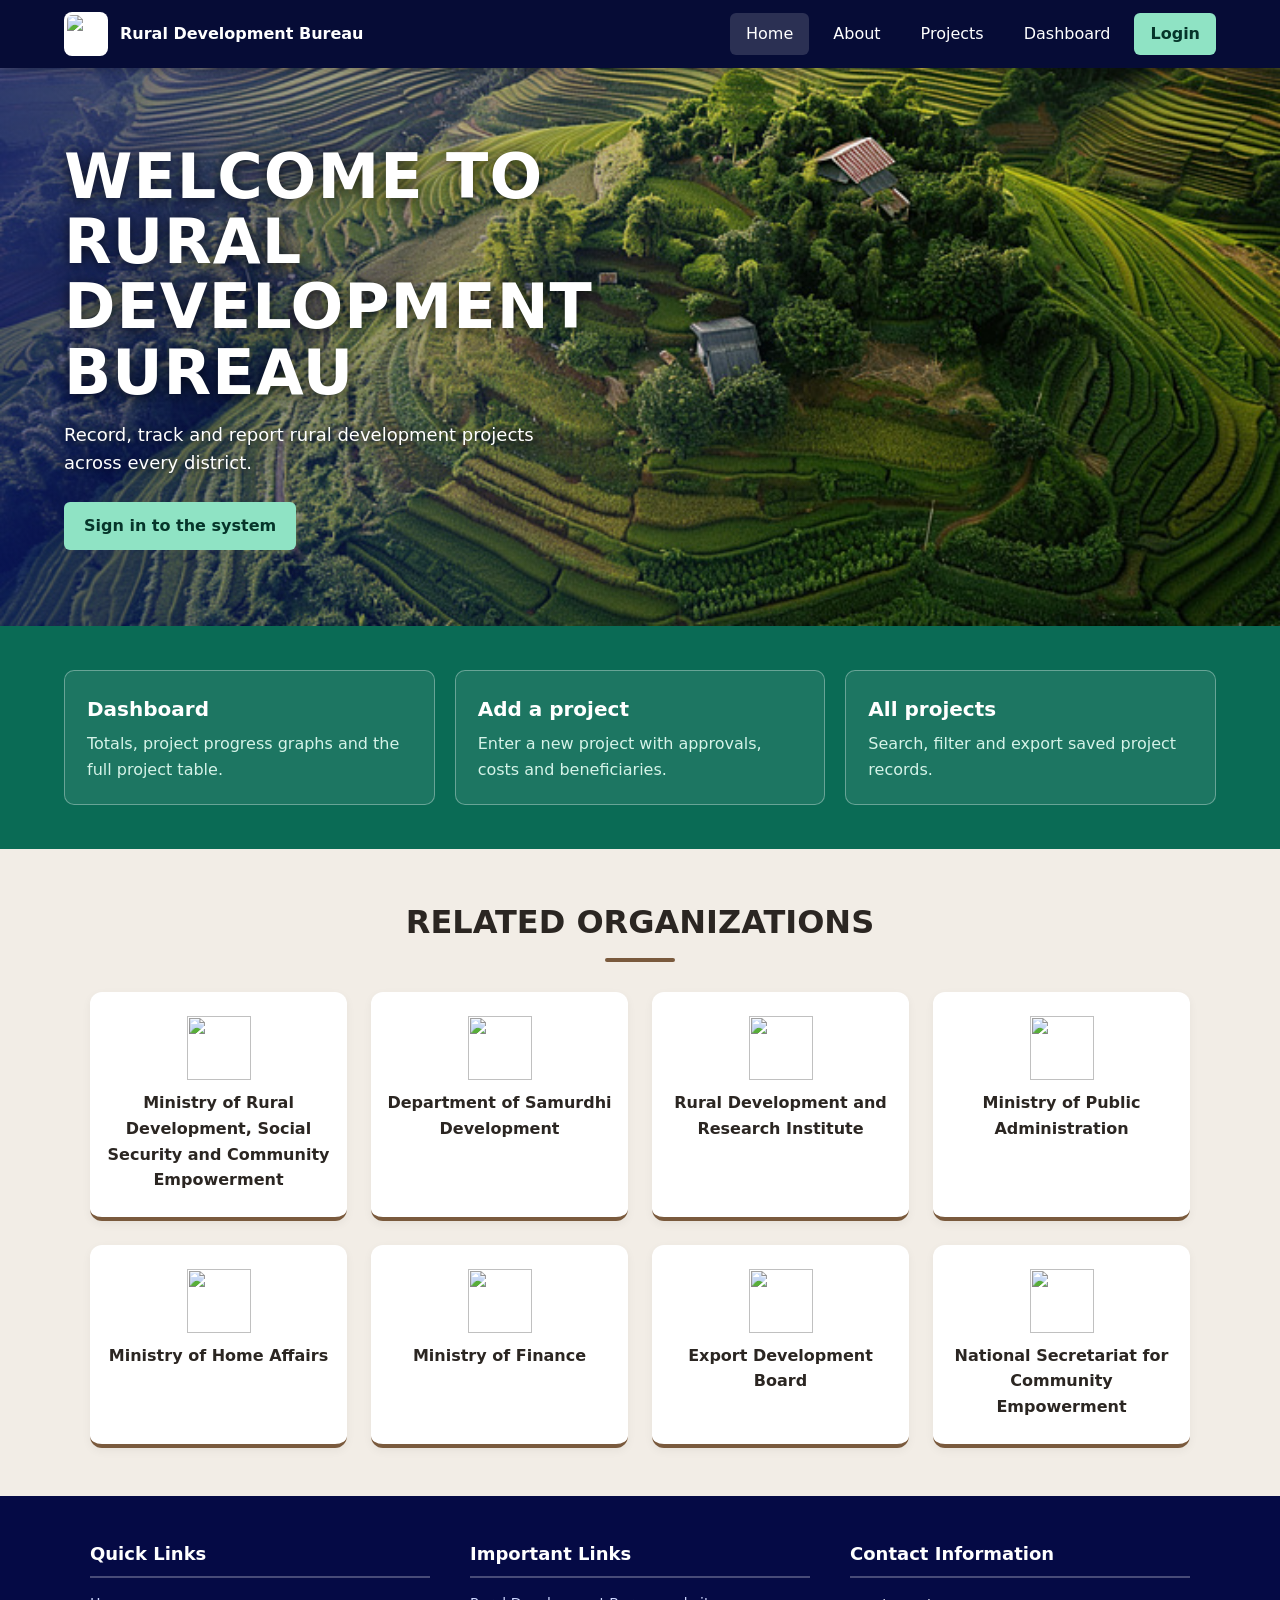
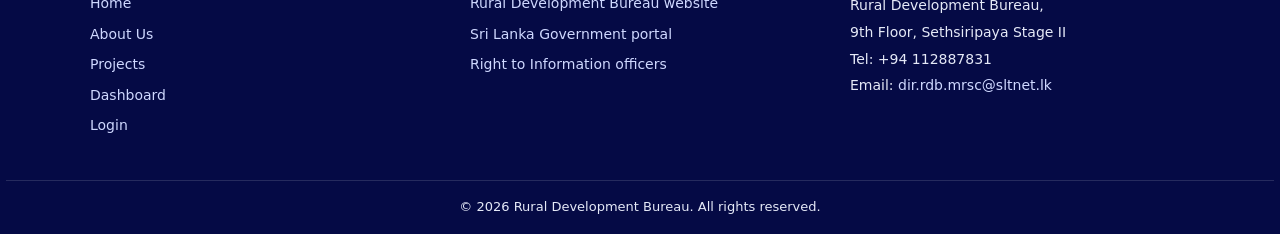
==== index.html @ 6d954a37 "Update RDB-PIFS project" ====
<!DOCTYPE html>
<html lang="en">
<head>
    <meta charset="UTF-8">
    <meta name="viewport" content="width=device-width, initial-scale=1.0">
    <title>RDB-PIFS | Home</title>
    <link rel="stylesheet" href="css/style.css">
    <script src="js/main.js" defer></script>
</head>
<body>
<header class="site-header">
    <a class="brand" href="index.html">
        <img class="brand-logo" src="https://rdb.gov.lk/static/media/logo.060498f8276ee7cfda0d.jpeg" alt="Rural Development Bureau logo">
        <span>Rural Development Bureau</span>
    </a>
    <button class="nav-toggle" type="button" aria-label="Open menu" aria-expanded="false">&#9776;</button>
    <nav class="site-nav" id="siteNav">
        <a href="index.html" class="active">Home</a>
        <a href="about.html">About</a>
        <a href="all-projects.html">Projects</a>
        <a href="dashboard.html">Dashboard</a>
        <a href="login.html" class="btn-login" id="loginLink">Login</a>
    </nav>
</header>

<main>
    <section class="hero">
        <!-- PHOTO: change images/hero.svg to your own photo, e.g. images/hero.jpg -->
        <img src="images/image.png" alt="Sigiriya rock rising above the forest">
        <div class="hero-text">
            <h1>Welcome to Rural Development Bureau</h1>
            <p>Record, track and report rural development projects across every district.</p>
            <a class="btn btn-mint" href="login.html">Sign in to the system</a>
        </div>
    </section>

    <section class="quick-links">
        <a class="tile" href="dashboard.html">
            <h2>Dashboard</h2>
            <p>Totals, project progress graphs and the full project table.</p>
        </a>
        <a class="tile" href="add-project.html">
            <h2>Add a project</h2>
            <p>Enter a new project with approvals, costs and beneficiaries.</p>
        </a>
        <a class="tile" href="all-projects.html">
            <h2>All projects</h2>
            <p>Search, filter and export saved project records.</p>
        </a>
    </section>
</main>
<section class="related">
        <h2 class="section-title">Related Organizations</h2>
        <div class="org-grid">
        <div class="org"><img src="https://rdb.gov.lk/static/media/logo.060498f8276ee7cfda0d.jpeg" alt="" width="64" height="64"><p>Ministry of Rural Development, Social Security and Community Empowerment</p></div>
        <div class="org"><img src="https://rdb.gov.lk/static/media/logo.060498f8276ee7cfda0d.jpeg" alt="" width="64" height="64"><p>Department of Samurdhi Development</p></div>
        <div class="org"><img src="https://rdb.gov.lk/static/media/logo.060498f8276ee7cfda0d.jpeg" alt="" width="64" height="64"><p>Rural Development and Research Institute</p></div>
        <div class="org"><img src="https://rdb.gov.lk/static/media/logo.060498f8276ee7cfda0d.jpeg" alt="" width="64" height="64"><p>Ministry of Public Administration</p></div>
        <div class="org"><img src="https://rdb.gov.lk/static/media/logo.060498f8276ee7cfda0d.jpeg" alt="" width="64" height="64"><p>Ministry of Home Affairs</p></div>
        <div class="org"><img src="https://rdb.gov.lk/static/media/logo.060498f8276ee7cfda0d.jpeg" alt="" width="64" height="64"><p>Ministry of Finance</p></div>
        <div class="org"><img src="https://rdb.gov.lk/static/media/logo.060498f8276ee7cfda0d.jpeg" alt="" width="64" height="64"><p>Export Development Board</p></div>
        <div class="org"><img src="https://rdb.gov.lk/static/media/logo.060498f8276ee7cfda0d.jpeg" alt="" width="64" height="64"><p>National Secretariat for Community Empowerment</p></div>
        </div>
    </section>

<footer class="site-footer">
    <div class="footer-grid">
        <div>
            <h3>Quick Links</h3>
            <ul>
                <li><a href="index.html">Home</a></li>
                <li><a href="about.html">About Us</a></li>
                <li><a href="all-projects.html">Projects</a></li>
                <li><a href="dashboard.html">Dashboard</a></li>
                <li><a href="login.html">Login</a></li>
            </ul>
        </div>
        <div>
            <h3>Important Links</h3>
            <ul>
                <li><a href="https://rdb.gov.lk" target="_blank" rel="noopener">Rural Development Bureau website</a></li>
                <li><a href="https://www.gov.lk" target="_blank" rel="noopener">Sri Lanka Government portal</a></li>
                <li><a href="about.html#rti">Right to Information officers</a></li>
            </ul>
        </div>
        <div>
            <h3>Contact Information</h3>
            <address>
                Rural Development Bureau,<br>
                9th Floor, Sethsiripaya Stage II<br>
                Tel: +94 112887831<br>
                Email: <a href="mailto:dir.rdb.mrsc@sltnet.lk">dir.rdb.mrsc@sltnet.lk</a>
            </address>
        </div>
    </div>
    <p class="footer-bottom">&copy; <span id="year"></span> Rural Development Bureau. All rights reserved.</p>
</footer>
</body>
</html>
---- css/style.css ----
/* =====================================================
   RDB-PIFS main stylesheet (style.css)
   Same rules as before, one property per line,
   with simple comments added.
   ===================================================== */

/* ---------- Colour variables (use with var(--name)) ---------- */
:root {
    --navy: #060c36;        /* main dark blue */
    --navy-deep: #050a45;   /* very dark blue (footer) */
    --teal: #0a6b55;        /* green band colour */
    --mint: #8fe3c4;        /* light green (buttons) */
    --ink: #10213a;         /* main text colour */
    --muted: #5b6b82;       /* grey text */
    --paper: #f4f7fb;       /* page background */
    --line: #dde4ee;        /* border lines */
}

/* ---------- Basic reset ---------- */
* {
    box-sizing: border-box; /* padding stays inside the width */
}

body {
    margin: 0;                                     /* remove default space */
    font-family: "Segoe UI", system-ui, Arial, sans-serif;
    color: var(--ink);                             /* text colour */
    background: var(--paper);                      /* page colour */
    line-height: 1.6;                              /* space between lines */
}

a {
    color: inherit;         /* links use the parent text colour */
}


/* =====================================================
   HEADER (top blue bar)
   ===================================================== */
.site-header {
    display: flex;
    align-items: center;
    gap: 24px;
    padding: 12px 5%;
    background: var(--navy);
    color: #fff;
    position: sticky;           /* stays at the top while scrolling */
    top: 0;                     /* stick to the very top of the screen */
    z-index: 100;               /* stay above all page content */
    box-shadow: 0 2px 10px #0004;   /* soft shadow under the header (optional) */
}

/* Logo + name on the left */
.site-header .brand {
    display: flex;
    align-items: center;
    gap: 12px;
    color: #fff;
    text-decoration: none;      /* no underline */
    font-weight: 600;
}

/* Round-corner logo box */
.brand-logo {
    width: 44px;
    height: 44px;
    object-fit: contain;        /* keep the full logo visible */
    background: #fff;
    border-radius: 8px;
    padding: 3px;
}

/* Menu on the right */
.site-nav {
    display: flex;
    align-items: center;
    gap: 8px;
    margin-left: auto;          /* push menu to the right */
    flex-wrap: wrap;            /* wrap on small screens */
}

/* Menu links and menu buttons */
.site-nav a,
.site-nav .nav-btn {
    color: #fff;
    text-decoration: none;
    padding: 8px 16px;
    border-radius: 6px;
    background: none;
    border: 0;
    font: inherit;              /* same font as the page */
    cursor: pointer;            /* hand cursor */
}

/* Hover and current page */
.site-nav a:hover,
.site-nav a.active,
.site-nav .nav-btn:hover {
    background: #ffffff26;      /* light see-through white */
}

/* Login button (mint colour) */
.site-nav .btn-login {
    background: var(--mint);
    color: #06352a;
    font-weight: 700;
}

.site-nav .btn-login:hover {
    background: #b4f0d9;
}

/* Mobile menu button (hidden on big screens) */
.nav-toggle {
    display: none;
    margin-left: auto;
    background: none;
    border: 1px solid #ffffff88;
    color: #fff;
    font-size: 20px;
    border-radius: 6px;
    padding: 4px 12px;
    cursor: pointer;
}

/* Drop-down menu */
.dropdown {
    position: relative;         /* menu is placed under this box */
}

.dropdown-menu {
    display: none;              /* hidden until hover */
    position: absolute;
    top: 100%;                  /* just below the button */
    left: 0;
    min-width: 190px;
    background: #fff;
    border-radius: 8px;
    padding: 6px;
    box-shadow: 0 10px 25px #0003;
}

/* Show menu on hover or keyboard focus */
.dropdown:hover .dropdown-menu,
.dropdown:focus-within .dropdown-menu {
    display: block;
}

.dropdown-menu a {
    display: block;
    color: var(--ink);
    padding: 9px 12px;
}

.dropdown-menu a:hover {
    background: #eef3f8;
}


/* =====================================================
   BUTTONS
   ===================================================== */
.btn {
    display: inline-flex;
    align-items: center;
    justify-content: center;
    padding: 11px 20px;
    border: 0;
    border-radius: 6px;
    font: inherit;
    font-weight: 700;
    text-decoration: none;
    cursor: pointer;
}

.btn-mint {
    background: var(--mint);
    color: #06352a;
}

.btn-primary {
    background: var(--navy);
    color: #fff;
}

.btn-success {
    background: #198754;
    color: #fff;
}

.btn-light {
    background: #e4eaf3;
    color: #24364b;
}


/* =====================================================
   HERO (big picture on the home page)
   ===================================================== */
.hero {
    position: relative;
    min-height: 62vh;           /* 62% of screen height */
    display: flex;
    align-items: center;
    overflow: hidden;
    background: linear-gradient(#4f9de0, #cfe8fb);  /* sky colour if no image */
}

/* Photo fills the whole hero */
.hero img {
    position: absolute;
    inset: 0;                   /* top, right, bottom, left = 0 */
    width: 100%;
    height: 100%;
    object-fit: cover;          /* crop to fit, no stretching */
}

/* Dark blue shade on the left so text is easy to read */
.hero::after {
    content: "";
    position: absolute;
    inset: 0;
    background: linear-gradient(90deg, #0b1a7aa6, transparent 65%);
}

/* Text box on top of the image */
.hero-text {
    position: relative;
    z-index: 2;
    padding: 48px 5%;
    max-width: 680px;
}

.hero h1 {
    margin: 0 0 16px;
    font-size: clamp(34px, 6vw, 62px);   /* grows with screen size */
    line-height: 1.05;
    letter-spacing: 1px;
    text-transform: uppercase;
    color: #fff;
    text-shadow: 0 2px 14px #000a;
}

.hero p {
    margin: 0 0 24px;
    font-size: 18px;
    color: #fff;
    text-shadow: 0 1px 8px #000a;
    max-width: 46ch;
}


/* =====================================================
   QUICK LINKS (green band with 3 boxes)
   ===================================================== */
.quick-links {
    background: var(--teal);
    padding: 44px 5%;
    display: grid;
    grid-template-columns: repeat(3, 1fr);   /* 3 equal columns */
    gap: 20px;
}

.tile {
    display: block;
    padding: 22px;
    border: 1px solid #ffffff55;
    border-radius: 10px;
    color: #fff;
    text-decoration: none;
    background: #ffffff14;
}

.tile:hover {
    background: #ffffff26;
}

.tile h2 {
    margin: 0 0 6px;
    font-size: 20px;
}

.tile p {
    margin: 0;
    color: #d5f3e8;
}


/* =====================================================
   SIMPLE PAGES (about, login)
   ===================================================== */
.page {
    width: min(900px, 92%);     /* never wider than 900px */
    margin: 40px auto;          /* centre on the page */
}

.page h1 {
    color: var(--navy);
}

.page ul {
    padding-left: 20px;
}

/* Login box */
.login-card {
    width: min(420px, 92%);
    margin: 56px auto;
    background: #fff;
    border: 1px solid var(--line);
    border-radius: 12px;
    padding: 28px;
    box-shadow: 0 8px 24px #1e293b14;
}

.login-card h1 {
    margin: 0 0 4px;
    color: var(--navy);
    font-size: 26px;
}

.login-card p {
    margin: 0 0 18px;
    color: var(--muted);
}

.login-card label {
    display: block;
    font-weight: 600;
    margin: 14px 0 6px;
}

.login-card input {
    width: 100%;
    padding: 11px 12px;
    border: 1px solid #cbd5e1;
    border-radius: 8px;
    font: inherit;
}

.login-card .btn {
    width: 100%;                /* full-width button */
    margin-top: 20px;
}

/* Error message under the login button */
#loginMessage {
    margin: 12px 0 0;
    color: #b91c1c;             /* red */
    font-weight: 600;
    min-height: 1.4em;          /* keeps space even when empty */
}


/* =====================================================
   FOOTER (dark blue, 3 columns)
   ===================================================== */
.site-footer {
    background: var(--navy-deep);
    color: #e5e9f7;
    padding: 44px 5% 0;
    font-size: 14px;
}

.footer-grid {
    display: grid;
    grid-template-columns: repeat(3, 1fr);
    gap: 40px;
    max-width: 1100px;
    margin: 0 auto;
}

/* Column titles with a line under them */
.site-footer h3 {
    margin: 0 0 14px;
    padding-bottom: 8px;
    border-bottom: 2px solid #ffffff44;
    color: #fff;
    font-size: 18px;
}

.site-footer ul {
    list-style: none;           /* remove bullets */
    margin: 0;
    padding: 0;
}

.site-footer li {
    margin-bottom: 8px;
}

.site-footer a {
    color: #cfd8ff;
    text-decoration: none;
}

.site-footer a:hover {
    color: #fff;
    text-decoration: underline;
}

.site-footer address {
    font-style: normal;         /* address is normally italic */
    line-height: 1.9;
}

/* Copyright line at the very bottom */
.footer-bottom {
    margin: 36px -5% 0;         /* negative margin = full width line */
    padding: 16px 5%;
    text-align: center;
    font-size: 13px;
    border-top: 1px solid #ffffff22;
}

/* Footer: 1 column on phones */
@media (max-width: 760px) {
    .footer-grid {
        grid-template-columns: 1fr;
        gap: 26px;
    }
}


/* =====================================================
   MOBILE (screens 760px wide or smaller)
   ===================================================== */
@media (max-width: 760px) {

    .nav-toggle {
        display: block;             /* show the menu button */
    }

    .site-nav {
        display: none;              /* hide menu until opened */
        width: 100%;
        flex-direction: column;     /* stack links */
        align-items: stretch;
        margin-left: 0;
    }

    .site-nav.open {
        display: flex;              /* shown when button is clicked */
    }

    .site-header {
        flex-wrap: wrap;
    }

    .quick-links {
        grid-template-columns: 1fr; /* 1 box per row */
    }

    .dropdown-menu {
        position: static;
        display: block;
        background: #ffffff14;
        box-shadow: none;
    }

    .dropdown-menu a {
        color: #fff;
    }
}

/* Turn off animations for people who prefer less motion */
@media (prefers-reduced-motion: reduce) {
    * {
        transition: none !important;
    }
}


/* =====================================================
   RELATED ORGANIZATIONS (About page)
   ===================================================== */
:root {
    --brown: #7a5a3d;           /* brown accent */
    --cream: #f2ede6;           /* cream background */
}

/* Cream band behind the whole section */
.related {
    background: var(--cream);
    padding: 48px 5%;
}

/* Keep content centred, max 1100px wide */
.related > * {
    max-width: 1100px;
    margin-left: auto;
    margin-right: auto;
}

/* Centred heading with brown underline */
.section-title {
    text-align: center;
    text-transform: uppercase;
    font-size: clamp(22px, 3vw, 32px);
    margin: 0 auto 30px;
    color: #2b2622;
}

.section-title::after {
    content: "";
    display: block;
    width: 70px;
    height: 4px;
    background: var(--brown);
    margin: 10px auto 0;
    border-radius: 2px;
}

/* 4 cards per row */
.org-grid {
    display: grid;
    grid-template-columns: repeat(4, 1fr);
    gap: 24px;
}

/* One organization card */
.org {
    background: #fff;
    border-bottom: 4px solid var(--brown);
    border-radius: 12px;
    padding: 24px 16px;
    text-align: center;
    box-shadow: 0 3px 10px #0000000d;
}

.org img {
    object-fit: contain;
    margin-bottom: 10px;
}

.org p {
    margin: 0;
    font-weight: 600;
    color: #2b2622;
}

/* Tablet: 2 per row */
@media (max-width: 980px) {
    .org-grid {
        grid-template-columns: repeat(2, 1fr);
    }
}

/* Phone: 1 per row */
@media (max-width: 620px) {
    .org-grid {
        grid-template-columns: 1fr;
    }
}
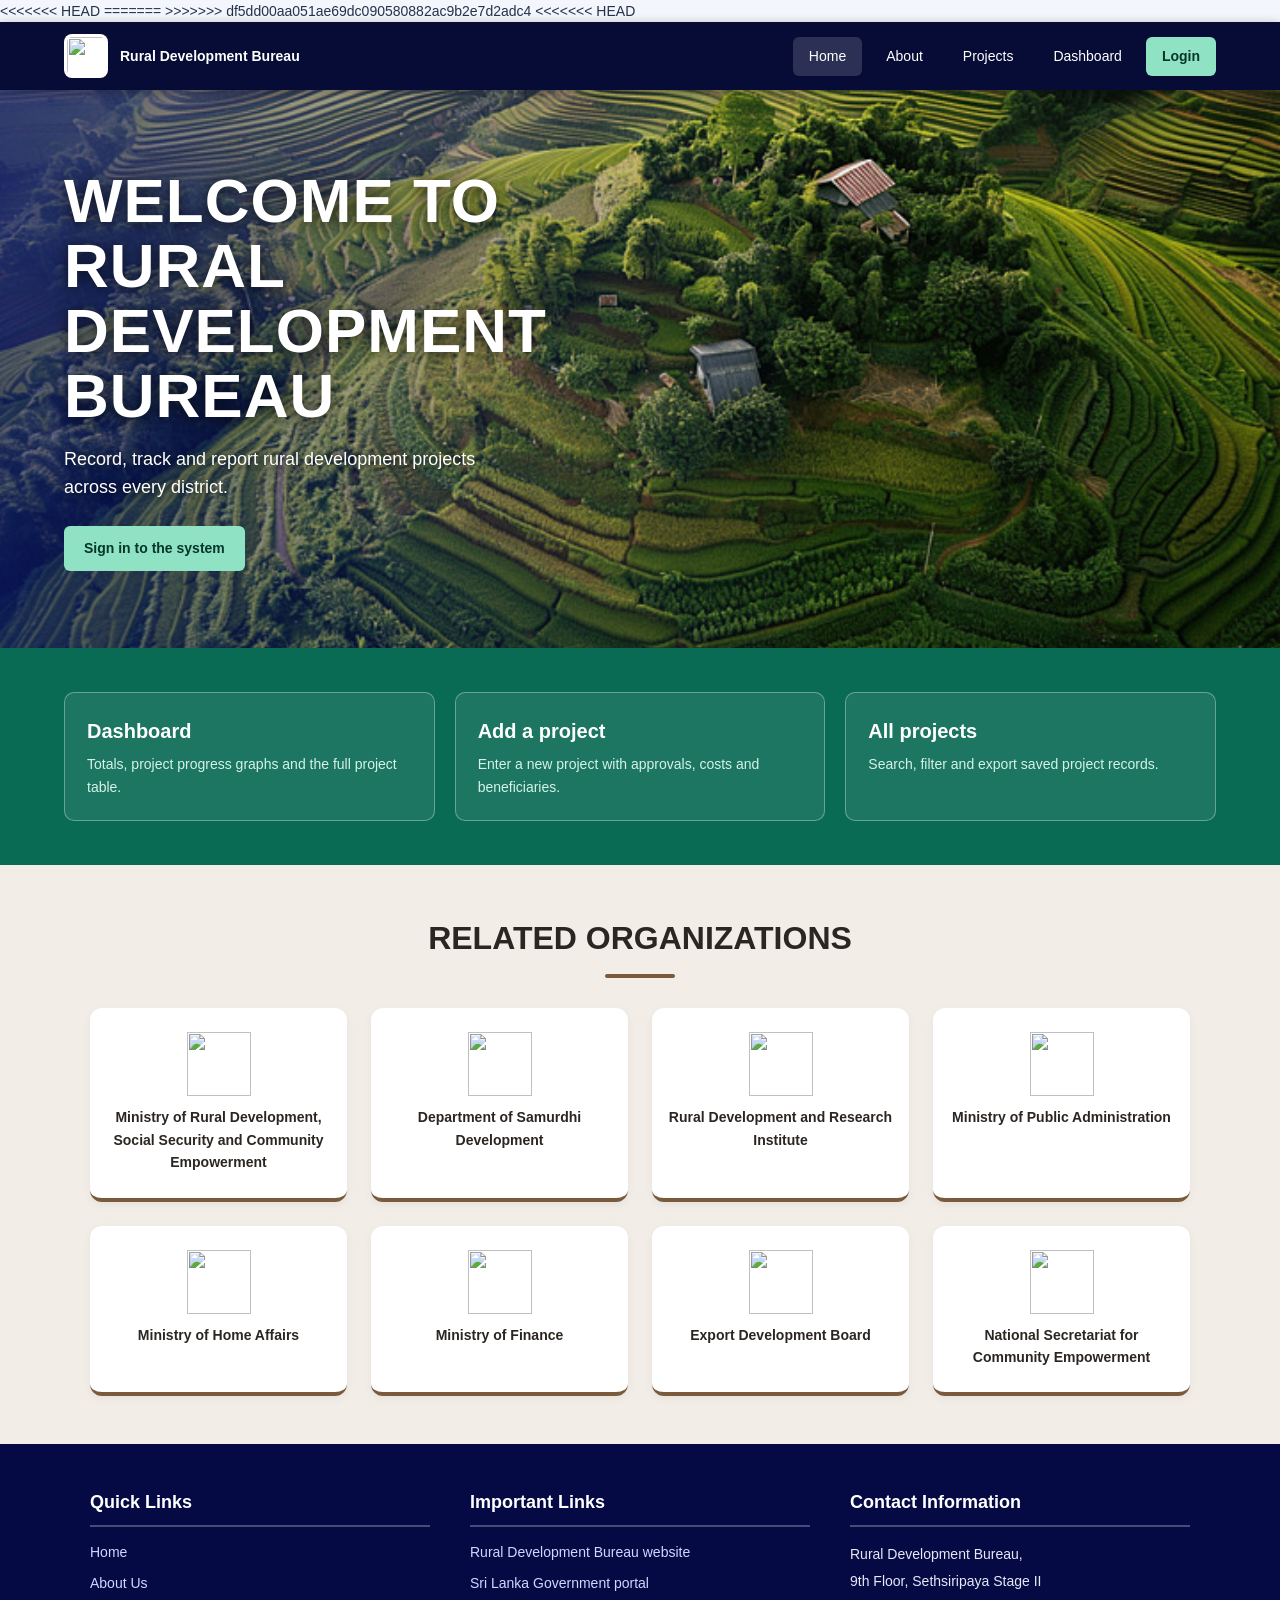
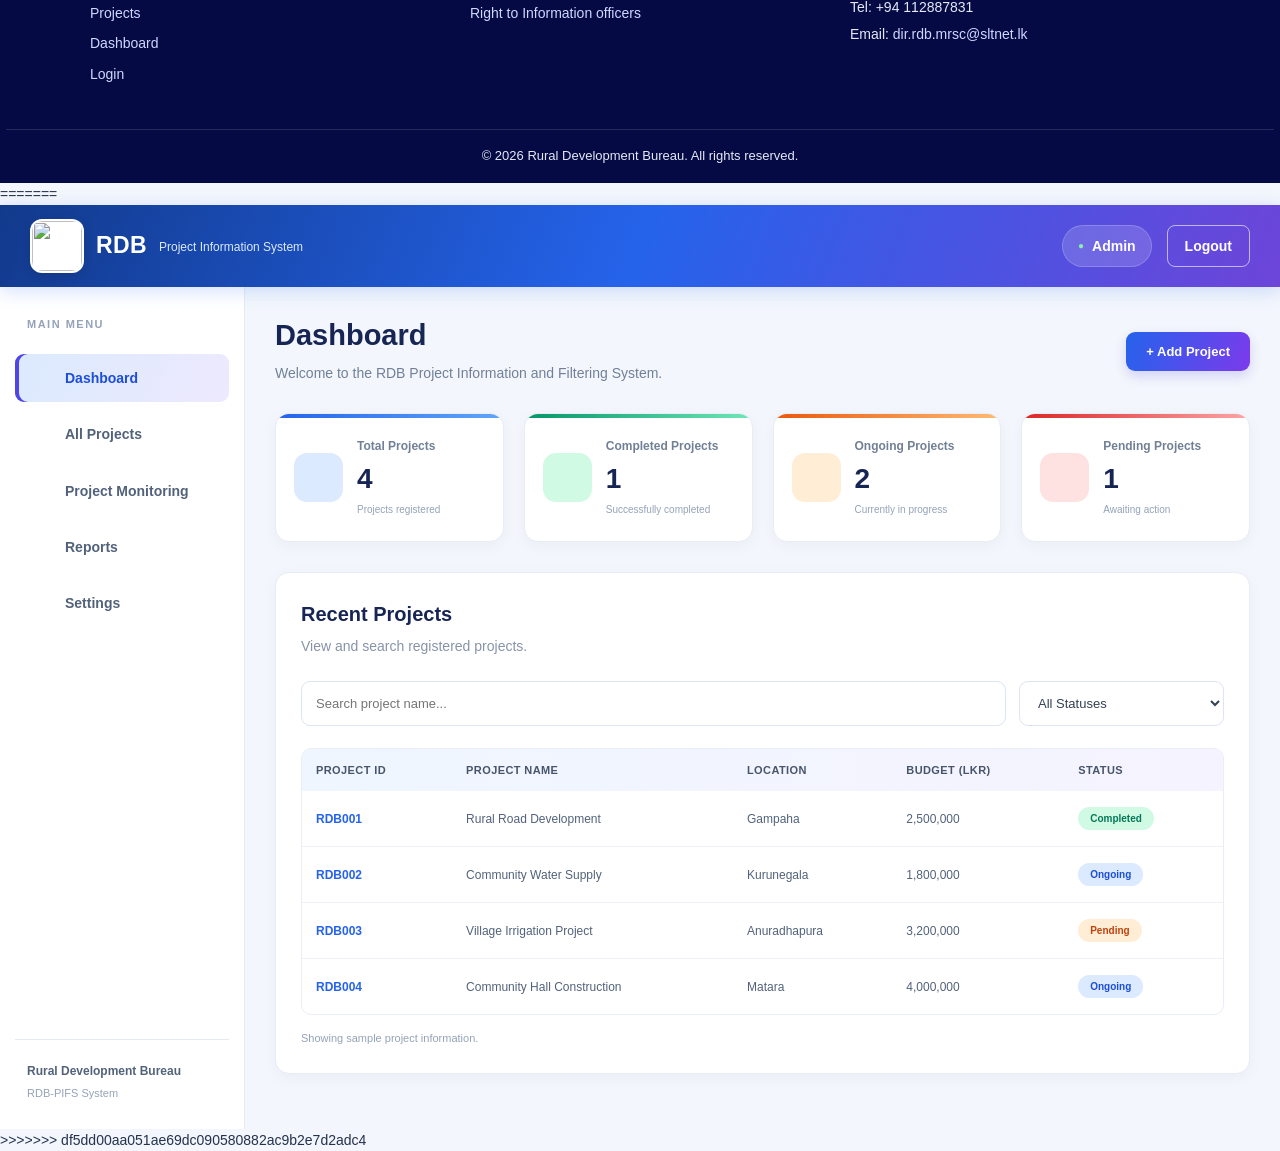
==== commit 704ffd7e: "Merge remote repository changes" ====
--- a/index.html
+++ b/index.html
@@ -1,8 +1,13 @@
+<<<<<<< HEAD
+=======
+
+>>>>>>> df5dd00aa051ae69dc090580882ac9b2e7d2adc4
 <!DOCTYPE html>
 <html lang="en">
 <head>
     <meta charset="UTF-8">
     <meta name="viewport" content="width=device-width, initial-scale=1.0">
+<<<<<<< HEAD
     <title>RDB-PIFS | Home</title>
     <link rel="stylesheet" href="css/style.css">
     <script src="js/main.js" defer></script>
@@ -95,5 +100,215 @@
     </div>
     <p class="footer-bottom">&copy; <span id="year"></span> Rural Development Bureau. All rights reserved.</p>
 </footer>
+=======
+
+    <title>RDB | Admin Dashboard</title>
+
+    <!-- CSS file -->
+    <link rel="stylesheet" href="dashboard.css">
+    <script src="dashboard.js"></script>
+</head>
+
+<body>
+
+    <!-- Blue Header -->
+    <header class="top-header">
+        <div class="logo">
+             <div class="logo-icon">
+        <img src="https://rdb.gov.lk/static/media/logo.060498f8276ee7cfda0d.jpeg" alt="Rural Development Bureau Logo">
+    </div>
+
+                <h2>RDB</h2>
+                <p>Project Information System</p>
+            </div>
+        </div>
+
+        <div class="header-right">
+            <span class="admin-label">Admin</span>
+            <a href="home.html" class="logout-button">Logout</a>
+        </div>
+    </header>
+
+    <div class="dashboard-container">
+
+        <!-- Sidebar -->
+        <aside class="sidebar">
+            <h3 class="menu-title">MAIN MENU</h3>
+
+            <a href="#dashboard" class="menu-link active">
+                <span></span> Dashboard
+            </a>
+
+            <a href="#projects" class="menu-link">
+                <span></span> All Projects
+            </a>
+
+            <a href="#monitoring" class="menu-link">
+                <span></span> Project Monitoring
+            </a>
+
+            <a href="#reports" class="menu-link">
+                <span></span> Reports
+            </a>
+
+            <a href="#settings" class="menu-link">
+                <span></span> Settings
+            </a>
+
+            <div class="sidebar-footer">
+                <p>Rural Development Bureau</p>
+                <small>RDB-PIFS System</small>
+            </div>
+        </aside>
+
+        <!-- Main Dashboard -->
+        <main class="main-content" id="dashboard">
+
+            <div class="page-heading">
+                <div>
+                    <h1>Dashboard</h1>
+                    <p>Welcome to the RDB Project Information and Filtering System.</p>
+                </div>
+
+                <button class="primary-button" id="addProjectButton" type="button">
+                + Add Project
+            </button>
+            </div>
+
+            <!-- Summary Cards -->
+            <section class="summary-cards">
+
+                <article class="summary-card">
+                    <div class="card-icon blue"></div>
+                    <div>
+                        <p>Total Projects</p>
+                        <h2 id="totalProjects">120</h2>
+                        <small>Projects registered</small>
+                    </div>
+                </article>
+
+                <article class="summary-card">
+                    <div class="card-icon green"></div>
+                    <div>
+                        <p>Completed Projects</p>
+                        <h2 id="completedProjects">68</h2>
+                        <small>Successfully completed</small>
+                    </div>
+                </article>
+
+                <article class="summary-card">
+                    <div class="card-icon orange"></div>
+                    <div>
+                        <p>Ongoing Projects</p>
+                        <h2 id="ongoingProjects">37</h2>
+                        <small>Currently in progress</small>
+                    </div>
+                </article>
+
+                <article class="summary-card">
+                    <div class="card-icon red"></div>
+                    <div>
+                        <p>Pending Projects</p>
+                        <h2 id="pendingProjects">15</h2>
+                        <small>Awaiting action</small>
+                    </div>
+                </article>
+
+            </section>
+
+            <!-- Projects Section -->
+            <section class="project-section" id="projects">
+
+                <div class="section-heading">
+                    <div>
+                        <h2>Recent Projects</h2>
+                        <p>View and search registered projects.</p>
+                    </div>
+                </div>
+
+                <!-- Search and Filter -->
+                <div class="filter-bar">
+
+                    <input
+                        type="search"
+                        id="projectSearch"
+                        placeholder="Search project name..."
+                        aria-label="Search project name"
+                    >
+
+                    <select id="statusFilter" aria-label="Filter by status">
+                        <option value="all">All Statuses</option>
+                        <option value="Completed">Completed</option>
+                        <option value="Ongoing">Ongoing</option>
+                        <option value="Pending">Pending</option>
+                    </select>
+
+                </div>
+
+                <!-- Project Table -->
+                <div class="table-container">
+                    <table>
+                        <thead>
+                            <tr>
+                                <th>Project ID</th>
+                                <th>Project Name</th>
+                                <th>Location</th>
+                                <th>Budget (LKR)</th>
+                                <th>Status</th>
+                            </tr>
+                        </thead>
+
+                        <tbody id="projectTableBody">
+
+                            <tr>
+                                <td>RDB001</td>
+                                <td>Rural Road Development</td>
+                                <td>Gampaha</td>
+                                <td>2,500,000</td>
+                                <td><span class="status completed">Completed</span></td>
+                            </tr>
+
+                            <tr>
+                                <td>RDB002</td>
+                                <td>Community Water Supply</td>
+                                <td>Kurunegala</td>
+                                <td>1,800,000</td>
+                                <td><span class="status ongoing">Ongoing</span></td>
+                            </tr>
+
+                            <tr>
+                                <td>RDB003</td>
+                                <td>Village Irrigation Project</td>
+                                <td>Anuradhapura</td>
+                                <td>3,200,000</td>
+                                <td><span class="status pending">Pending</span></td>
+                            </tr>
+
+                            <tr>
+                                <td>RDB004</td>
+                                <td>Community Hall Construction</td>
+                                <td>Matara</td>
+                                <td>4,000,000</td>
+                                <td><span class="status ongoing">Ongoing</span></td>
+                            </tr>
+
+                        </tbody>
+                    </table>
+                </div>
+
+                <p class="table-note">
+                    Showing sample project information.
+                </p>
+
+            </section>
+
+          
+           
+    </div>
+
+    <!-- JavaScript file -->
+    <script src="dashboard.js"></script>
+
+>>>>>>> df5dd00aa051ae69dc090580882ac9b2e7d2adc4
 </body>
 </html>
--- a/dashboard.css
+++ b/dashboard.css
@@ -0,0 +1,743 @@
+
+/* =========================================
+   RDB-PIFS ADMIN DASHBOARD
+   Modern, Colourful & Responsive Design
+========================================= */
+
+/* 1. RESET */
+* {
+    margin: 0;
+    padding: 0;
+    box-sizing: border-box;
+}
+
+:root {
+    --primary: #2563eb;
+    --primary-dark: #1d4ed8;
+    --purple: #7c3aed;
+    --green: #059669;
+    --orange: #ea580c;
+    --red: #dc2626;
+    --text: #24324b;
+    --muted: #718096;
+    --background: #f3f6fc;
+    --white: #ffffff;
+    --border: #e4eaf3;
+}
+
+html {
+    scroll-behavior: smooth;
+    scroll-padding-top: 20px;
+}
+
+body {
+    font-family: "Segoe UI", Arial, sans-serif;
+    background: var(--background);
+    color: var(--text);
+    font-size: 14px;
+    line-height: 1.6;
+}
+
+/* =========================================
+   2. TOP HEADER
+========================================= */
+
+.top-header {
+    min-height: 82px;
+    background: linear-gradient(110deg, #123a8c, #2563eb, #6d45d9);
+    color: var(--white);
+    display: flex;
+    justify-content: space-between;
+    align-items: center;
+    gap: 20px;
+    padding: 12px 30px;
+    box-shadow: 0 4px 18px rgba(37, 99, 235, 0.2);
+    position: relative;
+    z-index: 10;
+}
+
+/* RDB Logo */
+.logo {
+    display: flex;
+    align-items: center;
+    gap: 12px;
+    min-width: 0;
+}
+
+.logo-icon {
+    width: 54px;
+    height: 54px;
+    flex-shrink: 0;
+    display: flex;
+    align-items: center;
+    justify-content: center;
+    overflow: hidden;
+    border-radius: 12px;
+    background: #ffffff;
+    border: 2px solid rgba(255, 255, 255, 0.7);
+    box-shadow: 0 3px 10px rgba(0, 0, 0, 0.12);
+}
+
+.logo-icon img {
+    display: block;
+    width: 100%;
+    height: 100%;
+    object-fit: contain;
+}
+
+.logo h2 {
+    color: #ffffff;
+    font-size: 23px;
+    line-height: 1.3;
+    font-weight: 800;
+    letter-spacing: 0.4px;
+    margin: 0;
+}
+
+.logo p {
+    color: #dbeafe;
+    font-size: 12px;
+    margin: 3px 0 0;
+}
+
+/* Header Right */
+.header-right {
+    display: flex;
+    align-items: center;
+    justify-content: flex-end;
+    gap: 15px;
+    flex-wrap: wrap;
+}
+
+.admin-label {
+    display: inline-flex;
+    align-items: center;
+    gap: 8px;
+    background: rgba(255, 255, 255, 0.15);
+    border: 1px solid rgba(255, 255, 255, 0.2);
+    border-radius: 25px;
+    padding: 9px 15px;
+    color: #ffffff;
+    font-weight: 600;
+}
+
+.admin-label::before {
+    content: "●";
+    color: #86efac;
+    font-size: 10px;
+}
+
+.logout-button {
+    display: inline-block;
+    text-decoration: none;
+    color: #ffffff;
+    border: 1px solid rgba(255, 255, 255, 0.6);
+    border-radius: 8px;
+    padding: 9px 17px;
+    font-weight: 600;
+    transition: 0.25s ease;
+}
+
+.logout-button:hover {
+    background: #ffffff;
+    color: var(--primary-dark);
+    transform: translateY(-2px);
+}
+
+/* =========================================
+   3. DASHBOARD LAYOUT
+========================================= */
+
+.dashboard-container {
+    display: flex;
+    align-items: stretch;
+    min-height: calc(100vh - 82px);
+}
+
+/* =========================================
+   4. SIDEBAR
+========================================= */
+
+.sidebar {
+    width: 245px;
+    flex-shrink: 0;
+    display: flex;
+    flex-direction: column;
+    background: #ffffff;
+    border-right: 1px solid var(--border);
+    padding: 26px 15px 20px;
+}
+
+.menu-title {
+    font-size: 11px;
+    font-weight: 800;
+    color: #94a3b8;
+    letter-spacing: 1.5px;
+    margin: 3px 12px 20px;
+}
+
+.menu-link {
+    position: relative;
+    display: flex;
+    align-items: center;
+    gap: 13px;
+    padding: 13px 14px;
+    margin-bottom: 8px;
+    border-radius: 9px;
+    color: #52627a;
+    text-decoration: none;
+    font-size: 14px;
+    font-weight: 600;
+    transition: all 0.25s ease;
+}
+
+.menu-link span {
+    width: 23px;
+    text-align: center;
+    font-size: 20px;
+}
+
+.menu-link:hover {
+    background: #eff6ff;
+    color: var(--primary);
+    transform: translateX(3px);
+}
+
+.menu-link.active {
+    background: linear-gradient(110deg, #dbeafe, #ede9fe);
+    color: #1d4ed8;
+    font-weight: 700;
+    box-shadow: inset 4px 0 0 #4f46e5;
+}
+
+.sidebar-footer {
+    margin-top: auto;
+    padding: 20px 12px 5px;
+    border-top: 1px solid var(--border);
+    color: #52627a;
+    line-height: 1.9;
+}
+
+.sidebar-footer p {
+    font-size: 12px;
+    font-weight: 700;
+}
+
+.sidebar-footer small {
+    color: #94a3b8;
+    font-size: 11px;
+}
+
+/* =========================================
+   5. MAIN CONTENT
+========================================= */
+
+.main-content {
+    flex: 1;
+    min-width: 0;
+    padding: 30px;
+}
+
+.page-heading {
+    display: flex;
+    align-items: center;
+    justify-content: space-between;
+    gap: 20px;
+    margin-bottom: 27px;
+}
+
+.page-heading h1 {
+    color: #172554;
+    font-size: 29px;
+    font-weight: 800;
+    line-height: 1.3;
+    margin-bottom: 7px;
+}
+
+.page-heading p {
+    color: var(--muted);
+    line-height: 1.7;
+}
+
+/* Add Project Button */
+.primary-button {
+    background: linear-gradient(110deg, #2563eb, #7c3aed);
+    color: #ffffff;
+    border: none;
+    padding: 12px 20px;
+    border-radius: 9px;
+    font-family: inherit;
+    font-size: 13px;
+    font-weight: 700;
+    cursor: pointer;
+    box-shadow: 0 5px 12px rgba(79, 70, 229, 0.2);
+    transition: 0.25s ease;
+    white-space: nowrap;
+}
+
+.primary-button:hover {
+    transform: translateY(-2px);
+    box-shadow: 0 8px 18px rgba(79, 70, 229, 0.3);
+}
+
+/* =========================================
+   6. SUMMARY CARDS
+========================================= */
+
+.summary-cards {
+    display: grid;
+    grid-template-columns: repeat(4, minmax(0, 1fr));
+    gap: 20px;
+    margin-bottom: 30px;
+}
+
+.summary-card {
+    position: relative;
+    display: flex;
+    align-items: center;
+    gap: 14px;
+    min-width: 0;
+    overflow: hidden;
+    background: #ffffff;
+    padding: 23px 18px;
+    border: 1px solid #e7ecf5;
+    border-radius: 14px;
+    box-shadow: 0 4px 15px rgba(31, 51, 89, 0.04);
+    transition: transform 0.25s ease, box-shadow 0.25s ease;
+}
+
+.summary-card::after {
+    content: "";
+    position: absolute;
+    top: 0;
+    left: 0;
+    width: 100%;
+    height: 4px;
+}
+
+.summary-card:nth-child(1)::after {
+    background: linear-gradient(90deg, #2563eb, #60a5fa);
+}
+
+.summary-card:nth-child(2)::after {
+    background: linear-gradient(90deg, #059669, #6ee7b7);
+}
+
+.summary-card:nth-child(3)::after {
+    background: linear-gradient(90deg, #ea580c, #fdba74);
+}
+
+.summary-card:nth-child(4)::after {
+    background: linear-gradient(90deg, #dc2626, #fca5a5);
+}
+
+.summary-card:hover {
+    transform: translateY(-5px);
+    box-shadow: 0 12px 25px rgba(31, 51, 89, 0.09);
+}
+
+/* Card Icons */
+.card-icon {
+    width: 49px;
+    height: 49px;
+    flex-shrink: 0;
+    display: flex;
+    align-items: center;
+    justify-content: center;
+    border-radius: 13px;
+    font-size: 24px;
+    font-weight: 800;
+}
+
+.card-icon.blue {
+    background: #dbeafe;
+    color: #2563eb;
+}
+
+.card-icon.green {
+    background: #d1fae5;
+    color: #047857;
+}
+
+.card-icon.orange {
+    background: #ffedd5;
+    color: #c2410c;
+}
+
+.card-icon.red {
+    background: #fee2e2;
+    color: #b91c1c;
+}
+
+.summary-card p {
+    color: #718096;
+    font-size: 12px;
+    font-weight: 600;
+    margin-bottom: 5px;
+}
+
+.summary-card h2 {
+    color: #172554;
+    font-size: 28px;
+    font-weight: 800;
+    line-height: 1.3;
+    margin-bottom: 5px;
+}
+
+.summary-card small {
+    color: #94a3b8;
+    font-size: 10px;
+}
+
+/* =========================================
+   7. PROJECT SECTION
+========================================= */
+
+.project-section,
+.extra-section {
+    background: #ffffff;
+    padding: 25px;
+    border: 1px solid #e7ecf5;
+    border-radius: 14px;
+    box-shadow: 0 4px 15px rgba(31, 51, 89, 0.04);
+    margin-bottom: 25px;
+}
+
+.section-heading {
+    display: flex;
+    align-items: center;
+    justify-content: space-between;
+    gap: 15px;
+    margin-bottom: 22px;
+}
+
+.section-heading h2,
+.extra-section h2 {
+    color: #172554;
+    font-size: 20px;
+    font-weight: 750;
+    margin-bottom: 5px;
+}
+
+.section-heading p,
+.extra-section p {
+    color: #8794a8;
+    line-height: 1.7;
+}
+
+/* =========================================
+   8. SEARCH AND FILTER
+========================================= */
+
+.filter-bar {
+    display: flex;
+    gap: 13px;
+    margin-bottom: 22px;
+}
+
+.filter-bar input,
+.filter-bar select {
+    min-height: 45px;
+    padding: 11px 14px;
+    border: 1px solid #dce5f0;
+    border-radius: 9px;
+    outline: none;
+    background: #ffffff;
+    color: #334155;
+    font-family: inherit;
+    font-size: 13px;
+    transition: 0.2s ease;
+}
+
+.filter-bar input {
+    flex: 1;
+    min-width: 0;
+}
+
+.filter-bar select {
+    width: 205px;
+    cursor: pointer;
+}
+
+.filter-bar input:focus,
+.filter-bar select:focus {
+    border-color: #6366f1;
+    box-shadow: 0 0 0 4px rgba(99, 102, 241, 0.1);
+}
+
+/* =========================================
+   9. PROJECT TABLE
+========================================= */
+
+.table-container {
+    width: 100%;
+    overflow-x: auto;
+    border: 1px solid #e9eef6;
+    border-radius: 10px;
+}
+
+table {
+    width: 100%;
+    min-width: 650px;
+    border-collapse: collapse;
+    text-align: left;
+}
+
+thead {
+    background: linear-gradient(90deg, #eff6ff, #f5f3ff);
+}
+
+th {
+    padding: 15px 14px;
+    color: #475569;
+    font-size: 11px;
+    font-weight: 800;
+    text-transform: uppercase;
+    letter-spacing: 0.4px;
+    white-space: nowrap;
+}
+
+td {
+    padding: 16px 14px;
+    border-bottom: 1px solid #edf1f7;
+    color: #52627a;
+    font-size: 12px;
+}
+
+tbody tr {
+    transition: background 0.2s ease;
+}
+
+tbody tr:hover {
+    background: #f5f8ff;
+}
+
+tbody tr:last-child td {
+    border-bottom: none;
+}
+
+td:first-child {
+    color: #2563eb;
+    font-weight: 700;
+    white-space: nowrap;
+}
+
+/* Status Labels */
+.status {
+    display: inline-block;
+    padding: 6px 12px;
+    border-radius: 20px;
+    font-size: 10px;
+    font-weight: 800;
+    white-space: nowrap;
+}
+
+.status.completed {
+    background: #d1fae5;
+    color: #047857;
+}
+
+.status.ongoing {
+    background: #dbeafe;
+    color: #1d4ed8;
+}
+
+.status.pending {
+    background: #ffedd5;
+    color: #c2410c;
+}
+
+.table-note {
+    margin-top: 15px;
+    color: #94a3b8;
+    font-size: 11px;
+}
+
+/* =========================================
+   10. MONITORING, REPORTS & SETTINGS
+========================================= */
+
+.extra-section {
+    scroll-margin-top: 20px;
+    min-height: 115px;
+}
+
+.extra-section h2 {
+    display: flex;
+    align-items: center;
+    gap: 10px;
+}
+
+#monitoring {
+    border-left: 4px solid #2563eb;
+}
+
+#reports {
+    border-left: 4px solid #7c3aed;
+}
+
+#settings {
+    border-left: 4px solid #059669;
+}
+
+/* =========================================
+   11. FOOTER
+========================================= */
+
+.dashboard-footer {
+    padding: 18px 0 5px;
+    color: #94a3b8;
+    text-align: center;
+    font-size: 11px;
+}
+
+/* =========================================
+   12. RESPONSIVE TABLETS
+========================================= */
+
+@media (max-width: 1200px) {
+    .summary-cards {
+        grid-template-columns: repeat(2, minmax(0, 1fr));
+    }
+
+    .sidebar {
+        width: 220px;
+    }
+
+    .main-content {
+        padding: 24px;
+    }
+}
+
+/* =========================================
+   13. RESPONSIVE MOBILE
+========================================= */
+
+@media (max-width: 768px) {
+    .top-header {
+        padding: 14px 17px;
+        flex-wrap: wrap;
+        gap: 12px;
+    }
+
+    .logo-icon {
+        width: 46px;
+        height: 46px;
+    }
+
+    .logo h2 {
+        font-size: 20px;
+    }
+
+    .logo p {
+        font-size: 11px;
+    }
+
+    .header-right {
+        gap: 8px;
+    }
+
+    .admin-label {
+        padding: 7px 10px;
+        font-size: 11px;
+    }
+
+    .logout-button {
+        padding: 7px 11px;
+        font-size: 12px;
+    }
+
+    .dashboard-container {
+        flex-direction: column;
+    }
+
+    .sidebar {
+        width: 100%;
+        padding: 12px;
+        border-right: none;
+        border-bottom: 1px solid var(--border);
+    }
+
+    .menu-title,
+    .sidebar-footer {
+        display: none;
+    }
+
+    .menu-link {
+        padding: 10px 12px;
+        margin-bottom: 5px;
+    }
+
+    .main-content {
+        padding: 20px 15px;
+    }
+
+    .page-heading {
+        align-items: flex-start;
+        flex-direction: column;
+    }
+
+    .page-heading h1 {
+        font-size: 25px;
+    }
+
+    .summary-cards {
+        gap: 12px;
+    }
+
+    .summary-card {
+        padding: 17px 12px;
+        gap: 10px;
+    }
+
+    .card-icon {
+        width: 40px;
+        height: 40px;
+        font-size: 20px;
+    }
+
+    .summary-card h2 {
+        font-size: 23px;
+    }
+
+    .project-section,
+    .extra-section {
+        padding: 18px 14px;
+    }
+
+    .filter-bar {
+        flex-direction: column;
+    }
+
+    .filter-bar select {
+        width: 100%;
+    }
+}
+
+/* =========================================
+   14. SMALL MOBILE SCREENS
+========================================= */
+
+@media (max-width: 420px) {
+    .top-header {
+        flex-direction: column;
+        align-items: flex-start;
+    }
+
+    .header-right {
+        width: 100%;
+        justify-content: space-between;
+    }
+
+    .summary-cards {
+        grid-template-columns: 1fr;
+    }
+
+    .page-heading h1 {
+        font-size: 23px;
+    }
+
+    .primary-button {
+        width: 100%;
+    }
+}
